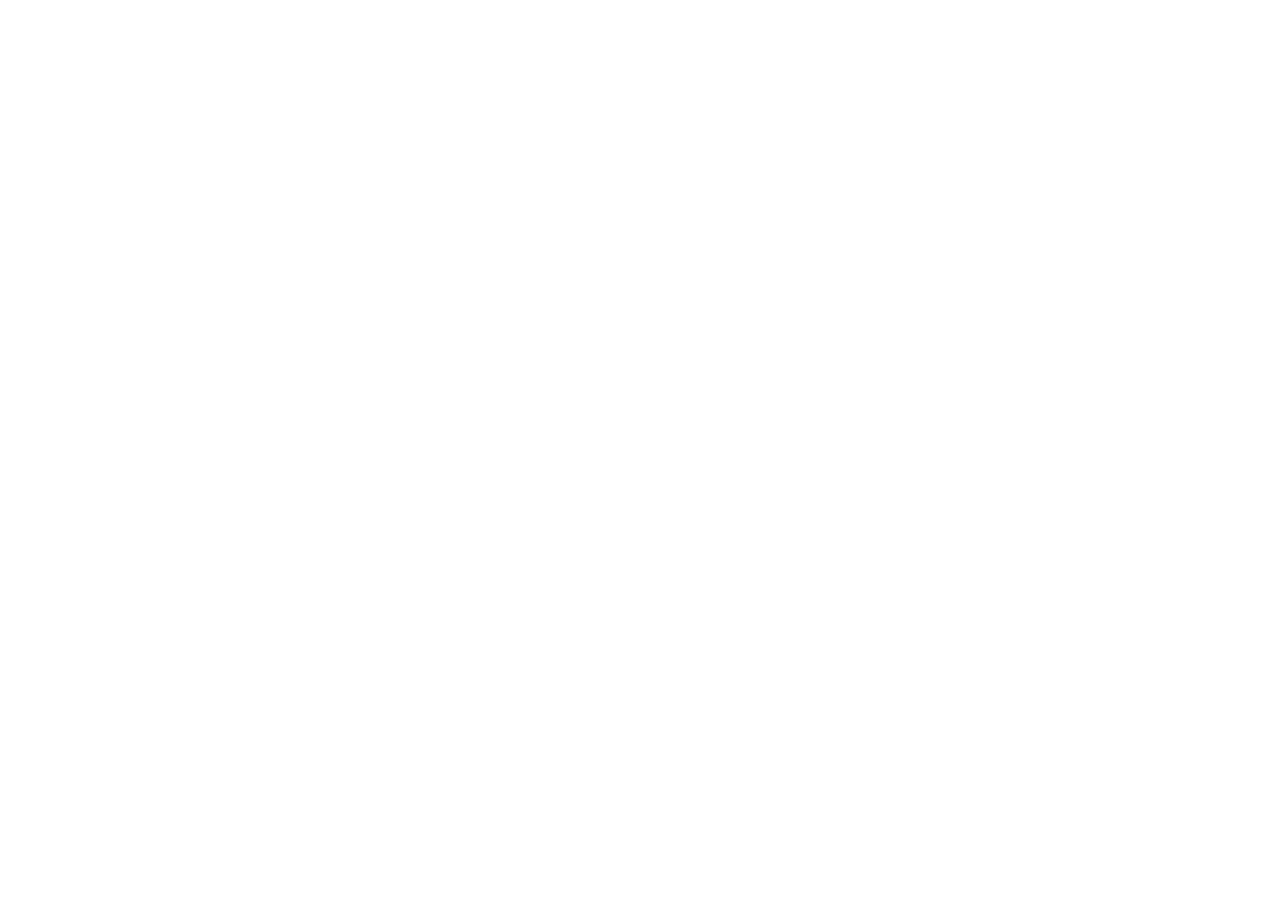
==== index.html @ 84563c46 "Images Overdose" ====
<!DOCTYPE html>
<html lang="en">
<head>
    <meta charset="UTF-8">
    <title>Home | FrixStix - Fricking Delicious</title>

    <link rel="stylesheet" href="style.css">
    <link rel="icon" href="./icons/icon.png">

    <script src="script.js"></script>
</head>
<body>
    
</body>
</html>
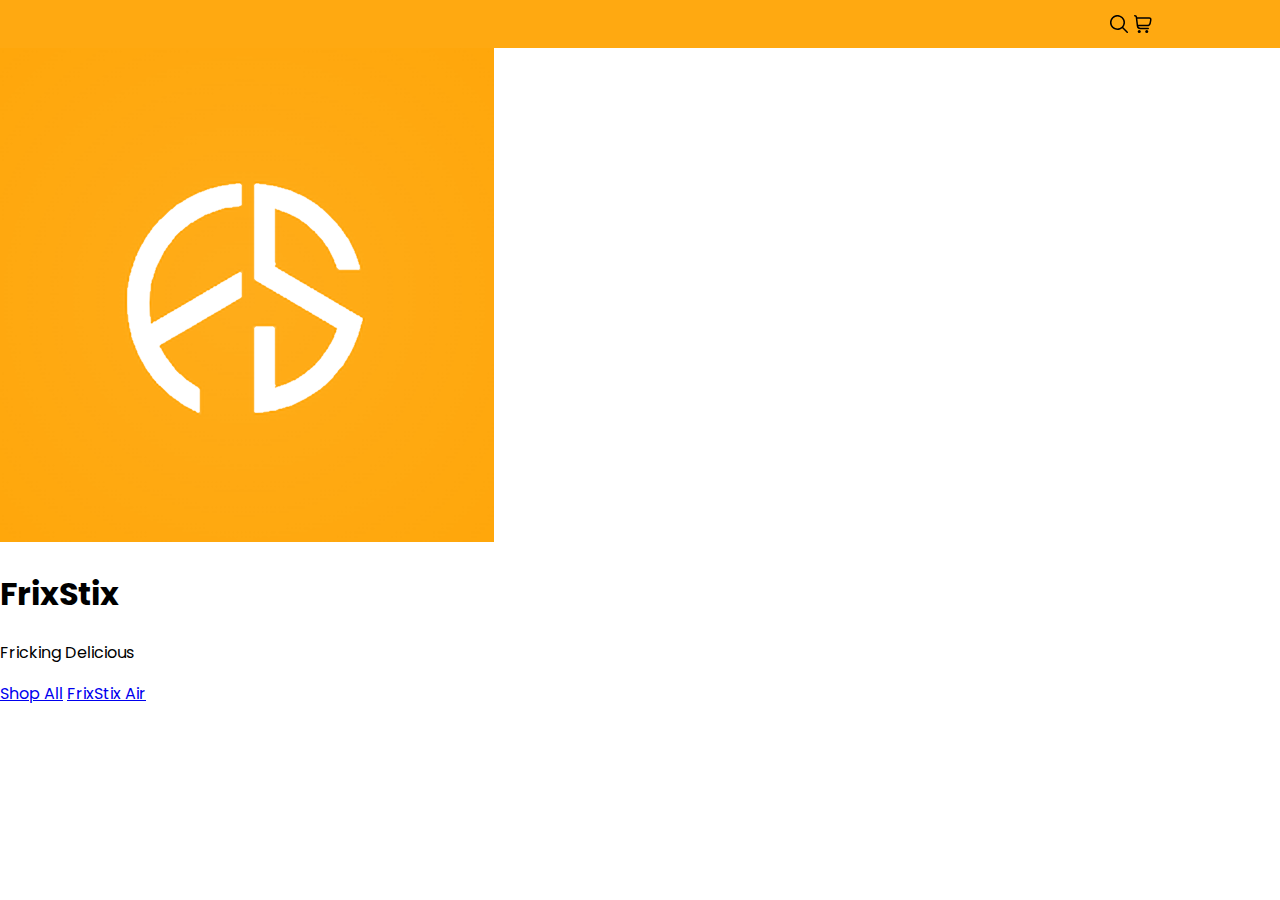
==== commit a23f5c11: "Icons" ====
--- a/index.html
+++ b/index.html
@@ -5,11 +5,31 @@
     <title>Home | FrixStix - Fricking Delicious</title>
 
     <link rel="stylesheet" href="style.css">
+    <link rel="stylesheet" href="main.css">
     <link rel="icon" href="./icons/icon.png">
 
     <script src="script.js"></script>
 </head>
 <body>
-    
+    <div id="navbar">
+        <div id="navbar-banner">
+            <div></div>
+            <div>
+                <img src="./icons/search.svg" alt="Search">
+                <a href="./cart/"><img src="./icons/cart.svg" alt="Cart"></a>
+            </div>
+        </div>
+        <div id="navbar-main">
+            <div>
+                <img src="./icons/icon.png" alt="">
+                <div>
+                    <h1>FrixStix</h1>
+                    <p>Fricking Delicious</p>
+                </div>
+            </div>
+            <a href="./shop/">Shop All</a>
+            <a href="./shop/?air">FrixStix Air</a>
+        </div>
+    </div>
 </body>
 </html>--- a/style.css
+++ b/style.css
@@ -0,0 +1,38 @@
+#navbar{
+    display:flex;
+    flex-direction:column;
+    align-items:flex-start;
+    justify-content:flex-start;
+}
+
+#navbar-banner{
+    background:var(--accent-color);
+    width:calc(100vw - 256px);
+    padding:0 128px;
+    height:48px;
+    display:flex;
+    flex-direction:row;
+    align-items:center;
+    justify-content:space-between;
+}
+
+#navbar-banner > div:last-of-type > a{
+    display:flex;
+    flex-direction:row;
+    align-items:center;
+    justify-content:center;
+}
+
+#navbar-banner > div:last-of-type{
+    display:flex;
+    flex-direction:row;
+    align-items:center;
+    justify-content:center;
+    gap:6px;
+}
+
+#navbar-banner > div:last-of-type > a > img, #navbar-banner > div:last-of-type > img{
+    height:18px;
+}
+
+#navba--- a/main.css
+++ b/main.css
@@ -0,0 +1,11 @@
+@import url('https://fonts.googleapis.com/css2?family=Poppins:ital,wght@0,100;0,200;0,300;0,400;0,500;0,600;0,700;0,800;0,900;1,100;1,200;1,300;1,400;1,500;1,600;1,700;1,800;1,900&display=swap');
+
+:root{
+    --bg-color-1:#FFFFFF;
+    --accent-color:#FFA911;
+}
+
+body{
+    margin:0;
+    font-family: 'Poppins', sans-serif;
+}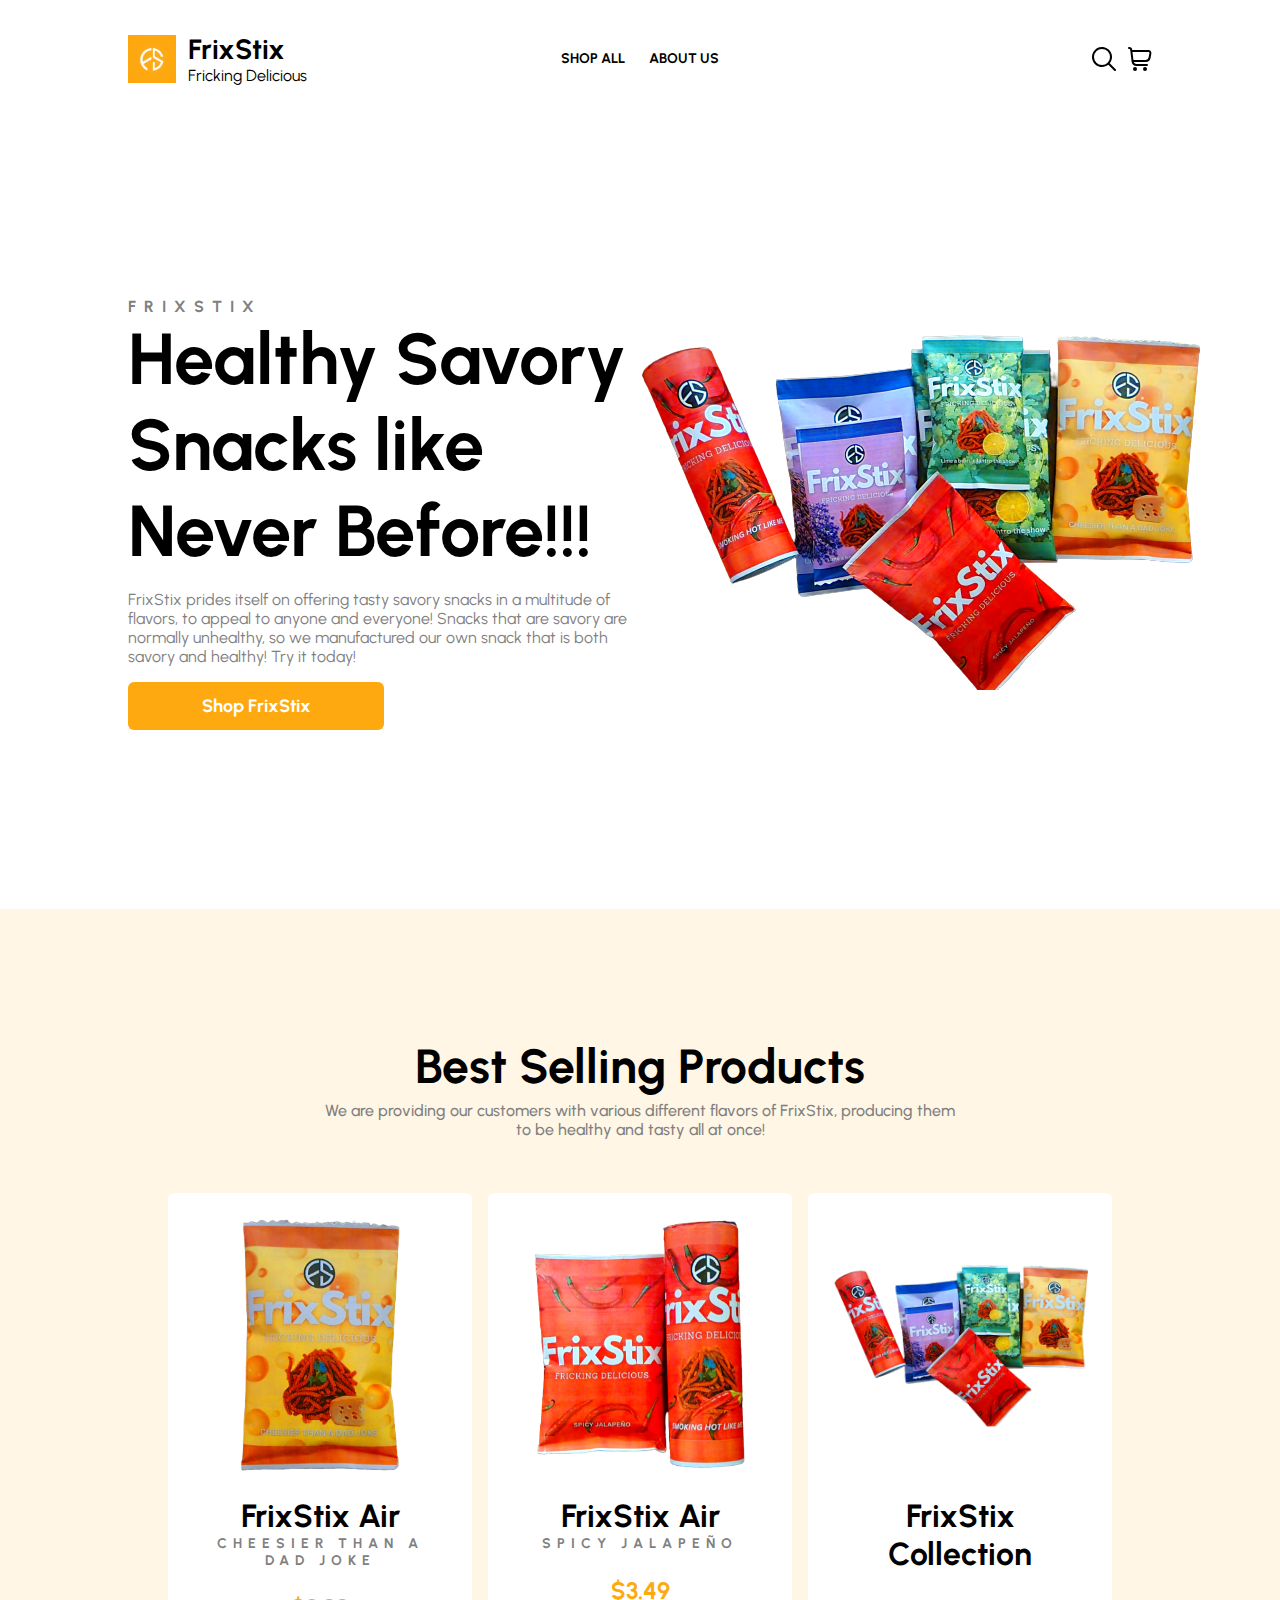
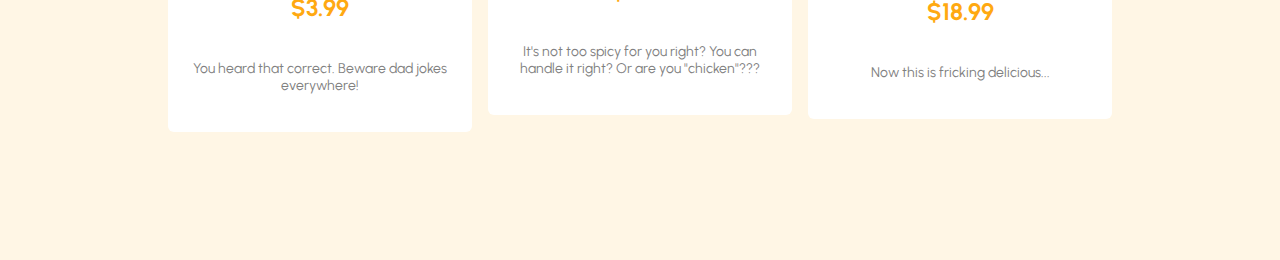
==== commit c768a706: "Website Update" ====
--- a/index.html
+++ b/index.html
@@ -8,27 +8,120 @@
     <link rel="stylesheet" href="main.css">
     <link rel="icon" href="./icons/icon.png">
 
-    <script src="script.js"></script>
+    <script src="script.js" defer></script>
+    <script src="main.js" defer></script>
 </head>
 <body>
-    <div id="navbar">
-        <div id="navbar-banner">
-            <div></div>
+    <div id="cart-modal" class="inactive-modal">
+        <div id="cart-products">
             <div>
-                <img src="./icons/search.svg" alt="Search">
-                <a href="./cart/"><img src="./icons/cart.svg" alt="Cart"></a>
+                <div>
+                    <div>
+                        <img src="./images/spicy-bg-less.png" alt="">
+                        <p>2</p>
+                    </div>
+                    <h1>FrixStix Jalapeño</h1>
+                </div>
+                <p>$3.49</p>
+            </div>
+            <div>
+                <div>
+                    <div>
+                        <img src="./images/spicy-bg-less.png" alt="">
+                        <p>2</p>
+                    </div>
+                    <h1>FrixStix Jalapeño</h1>
+                </div>
+                <p>$3.49</p>
+            </div>
+            <div>
+                <div>
+                    <div>
+                        <img src="./images/spicy-bg-less.png" alt="">
+                        <p>2</p>
+                    </div>
+                    <h1>FrixStix Jalapeño</h1>
+                </div>
+                <p>$3.49</p>
             </div>
         </div>
-        <div id="navbar-main">
+        <div>
+            <div class="cart-break"></div>
+            <div class="cart-price-category" style="margin-bottom:12px;">
+                <p>Subtotal</p>
+                <p id="cart-subtotal">$0.00</p>
+            </div>
+            <div class="cart-price-category">
+                <p>Shipping</p>
+                <p id="cart-shipping">$0.00</p>
+            </div>
+            <div class="cart-break"></div>
+        </div>
+        <div>
+            <p>Total</p>
             <div>
-                <img src="./icons/icon.png" alt="">
-                <div>
-                    <h1>FrixStix</h1>
-                    <p>Fricking Delicious</p>
-                </div>
+                <h2>USD</h2>
+                <h1>$0.00</h1>
             </div>
+        </div>
+        <div>
+            <button id="cart-place-order">Place Order</button>
+            <a href="./shop/" id="browse">Browse FrixStix</a>
+        </div>
+    </div>
+    <div id="navbar">
+        <div id="navbar-left">
+            <img src="./icons/icon.png" alt="" onclick="location.href='./'">
+            <div>
+                <h1>FrixStix</h1>
+                <p>Fricking Delicious</p>
+            </div>
+        </div>
+        <div id="navbar-middle">
             <a href="./shop/">Shop All</a>
-            <a href="./shop/?air">FrixStix Air</a>
+            <a href="./about/">About Us</a>
+        </div>
+        <div id="navbar-right">
+            <input placeholder="Search Fricking Anything" id="navbar-input" type="text" class="inactive-input">
+            <img src="./icons/search.svg" alt="Search" id="navbar-search">
+            <img src="./icons/cart.svg" alt="Cart" id="navbar-cart">
+        </div>
+    </div>
+    <div id="main-container">
+        <div>
+            <h2>FrixStix</h2>
+            <h1>Healthy Savory Snacks like Never Before!!!</h1>
+            <p>FrixStix prides itself on offering tasty savory snacks in a multitude of flavors, to appeal to anyone and everyone! Snacks that are savory are normally unhealthy, so we manufactured our own snack that is both savory and healthy! Try it today!</p>
+            <a href="./shop/">Shop FrixStix</a>
+        </div>
+        <div>
+            <img src="images/collection-bg-less.png" alt="">
+        </div>
+    </div>
+    <div id="best-selling">
+        <h1>Best Selling Products</h1>
+        <p>We are providing our customers with various different flavors of FrixStix, producing them to be healthy and tasty all at once!</p>
+        <div>
+            <div>
+                <img src="./images/cheese-bg-less.png" alt="">
+                <h1>FrixStix Air</h1>
+                <h2>Cheesier Than a Dad Joke</h2>
+                <h3>$3.99</h3>
+                <p>You heard that correct. Beware dad jokes everywhere!</p>
+            </div>
+            <div>
+                <img src="./images/spicy-bg-less.png" alt="">
+                <h1>FrixStix Air</h1>
+                <h2>Spicy Jalapeño</h2>
+                <h3>$3.49</h3>
+                <p>It's not too spicy for you right? You can handle it right? Or are you "chicken"???</p>
+            </div>
+            <div>
+                <img src="./images/collection-bg-less.png" alt="">
+                <h1>FrixStix Collection</h1>
+                <h3>$18.99</h3>
+                <p>Now this is fricking delicious...</p>
+            </div>
         </div>
     </div>
 </body>
--- a/style.css
+++ b/style.css
@@ -1,38 +1,130 @@
-#navbar{
-    display:flex;
-    flex-direction:column;
-    align-items:flex-start;
-    justify-content:flex-start;
-}
-
-#navbar-banner{
-    background:var(--accent-color);
-    width:calc(100vw - 256px);
-    padding:0 128px;
-    height:48px;
+#main-container{
     display:flex;
     flex-direction:row;
     align-items:center;
     justify-content:space-between;
+    width:calc(100vw - 256px);
+    padding:0 128px;
+    height:calc(100vh - 108px);
 }
 
-#navbar-banner > div:last-of-type > a{
+#main-container > div{
+    width:calc((100vw - 248px) / 2);
+}
+
+#main-container > div:first-of-type > h2{
+    font-size:16px;
+    text-transform:uppercase;
+    color:gray;
+    letter-spacing:8px;
+    margin:0;
+}
+
+#main-container > div:first-of-type > h1{
+    font-size:72px;
+    margin:0;
+}
+
+
+#main-container > div:first-of-type > p{
+    margin:16px 0;
+    color:gray;
+}
+
+#main-container > div:first-of-type > a{
+    background:var(--accent-color);
+    outline:none;
+    border:none;
+    width:256px;
+    height:48px;
+    font-size:18px;
+    color:white;
+    font-weight:700;
+    border-radius:6px;
+    cursor:pointer;
+    text-decoration:none;
     display:flex;
     flex-direction:row;
     align-items:center;
     justify-content:center;
 }
 
-#navbar-banner > div:last-of-type{
+#best-selling{
     display:flex;
-    flex-direction:row;
+    flex-direction:column;
     align-items:center;
     justify-content:center;
+    padding:128px;
+    width:calc(100vw - 256px);
+    background:var(--light-accent);
     gap:6px;
 }
 
-#navbar-banner > div:last-of-type > a > img, #navbar-banner > div:last-of-type > img{
-    height:18px;
+#best-selling > h1{
+    width:50vw;
+    text-align:center;
+    font-size:48px;
+    margin:0;
 }
 
-#navba+#best-selling > p{
+    width:50vw;
+    text-align:center;
+    font-weight:500;
+    font-size:16px;
+    color:gray;
+    margin: 0 0 48px;
+}
+
+#best-selling > div{
+    display:flex;
+    flex-direction:row;
+    align-items:flex-start;
+    justify-content:center;
+    gap:16px;
+}
+
+#best-selling > div > div{
+    display:flex;
+    flex-direction:column;
+    align-items:center;
+    justify-content:flex-start;
+    background:white;
+    border-radius:6px;
+    width:256px;
+    padding:24px;
+}
+
+#best-selling > div > div > img{
+    width:256px;
+    margin-bottom:24px;
+}
+
+#best-selling > div > div > h1{
+    font-weight:700;
+    font-size:32px;
+    margin:0;
+    text-align:center;
+}
+
+#best-selling > div > div > h2{
+    margin:0;
+    color:gray;
+    text-transform:uppercase;
+    letter-spacing:6px;
+    font-size:14px;
+    text-align:center;
+}
+
+#best-selling > div > div > h3{
+    color:var(--accent-color);
+    margin:24px 0;
+    font-weight:700;
+    font-size:24px;
+}
+
+#best-selling > div > div > p{
+    color:gray;
+    text-align:center;
+    font-size:14px;
+}--- a/main.css
+++ b/main.css
@@ -1,11 +1,264 @@
-@import url('https://fonts.googleapis.com/css2?family=Poppins:ital,wght@0,100;0,200;0,300;0,400;0,500;0,600;0,700;0,800;0,900;1,100;1,200;1,300;1,400;1,500;1,600;1,700;1,800;1,900&display=swap');
+@import url('https://fonts.googleapis.com/css2?family=Urbanist:ital,wght@0,100;0,200;0,300;0,400;0,500;0,600;0,700;0,800;0,900;1,100;1,200;1,300;1,400;1,500;1,600;1,700;1,800;1,900&display=swap');
 
 :root{
     --bg-color-1:#FFFFFF;
     --accent-color:#FFA911;
+    --light-accent:#fff6e5;
+    --dark-gray:#101010;
+    --light-gray:#202020;
 }
 
 body{
     margin:0;
-    font-family: 'Poppins', sans-serif;
+    font-family: 'Urbanist', sans-serif;
+    overflow-x:hidden;
+}
+
+body * {
+    font-family: 'Urbanist', sans-serif;
+}
+
+#navbar{
+    display:flex;
+    flex-direction:row;
+    align-items:center;
+    justify-content:space-between;
+    width:calc(100vw - 256px);
+    padding:32px 128px;
+}
+
+#navbar > div{
+    width:calc((100vw - 256px) / 3);
+}
+
+#navbar-right > input{
+    width:256px;
+    font-size:14px;
+    outline:none;
+    border:3px solid black;
+    color:black;
+    background:white;
+    padding:6px 9px;
+    border-radius:6px;
+    transition-duration:500ms;
+}
+
+#navbar-left{
+    display:flex;
+    flex-direction:row;
+    align-items:center;
+    justify-content:flex-start;
+    gap:12px;
+}
+
+#navbar-middle{
+    display:flex;
+    flex-direction:row;
+    align-items:center;
+    justify-content:center;
+    gap:24px;
+}
+
+#navbar-middle > a{
+    text-decoration:none;
+    color:black;
+    font-weight:700;
+    font-size:14px;
+    text-transform:uppercase;
+}
+
+#navbar-left > img{
+    height:48px;
+    cursor:pointer;
+}
+
+#navbar-left > div > h1{
+    margin:0;
+    font-size:28px;
+}
+
+#navbar-left > div > p{
+    margin:0;
+    font-size:16px;
+}
+
+#navbar-right{
+    display:flex;
+    flex-direction:row;
+    align-items:center;
+    justify-content:flex-end;
+    gap:12px;
+}
+
+#navbar-right img{
+    height:24px;
+    cursor:pointer;
+}
+
+.inactive-input{
+    width:0 !important;
+    opacity:0 !important;
+}
+
+#cart-modal{
+    display:flex;
+    flex-direction:column;
+    align-items:flex-start;
+    justify-content:flex-start;
+    padding:24px;
+    position:absolute;
+    top:94px;
+    right:112px;
+    border:3px solid black;
+    border-radius:6px;
+    background:white;
+    width:384px;
+    transition-duration:250ms;
+}
+
+#cart-modal > div{
+    width:100%;
+}
+
+#cart-products{
+    display:flex;
+    flex-direction:column;
+    align-items:flex-start;
+    justify-content:flex-start;
+    gap:24px;
+}
+
+#cart-products > div{
+    display:flex;
+    flex-direction:row;
+    align-items:center;
+    justify-content:space-between;
+    width:100%;
+}
+
+#cart-products > div > div{
+    display:flex;
+    flex-direction:row;
+    align-items:center;
+    justify-content:flex-start;
+    gap:12px;
+}
+
+#cart-products > div > div > div{
+    position:relative;
+}
+
+#cart-products > div > div > div > img{
+    height:64px;
+}
+
+#cart-products > div > div > div > p{
+    position:absolute;
+    top:-12px;
+    right:-12px;
+    background:var(--accent-color);
+    color:white;
+    width:18px;
+    height:18px;
+    font-size:12px;
+    display:flex;
+    flex-direction:row;
+    align-items:center;
+    justify-content:center;
+    border-radius:4px;
+}
+
+#cart-products > div > div > h1{
+    font-size:20px;
+    margin:0;
+}
+
+#cart-products > div > p{
+    font-size:18px;
+}
+
+.cart-break{
+    width:100%;
+    height:3px;
+    background:black;
+    margin:24px 0;
+}
+
+#cart-modal > div:nth-of-type(2){
+    display:flex;
+    flex-direction:column;
+    align-items:flex-start;
+    justify-content:flex-start;
+}
+
+.cart-price-category, #cart-modal > div:nth-of-type(3){
+    display:flex;
+    flex-direction:row;
+    align-items:center;
+    justify-content:space-between;
+    width:100%;
+}
+
+.cart-price-category > p:first-of-type, #cart-modal > div:nth-of-type(3) > p{
+    color:gray;
+    text-decoration:uppercase;
+    letter-spacing:1px;
+    margin:0;
+    font-size:16px;
+}
+
+.cart-price-category > p:last-of-type{
+    font-weight:700;
+    margin:0;
+}
+
+#cart-modal > div:nth-of-type(3) > p{
+    color:black !important;
+}
+
+#cart-modal > div:nth-of-type(3) > div{
+    display:flex;
+    flex-direction:row;
+    align-items:baseline;
+    justify-content:flex-end;
+    gap:6px;
+}
+
+#cart-modal > div:nth-of-type(3) > div > h2{
+    color:gray;
+    font-size:16px;
+    margin:0;
+}
+
+#cart-modal > div:nth-of-type(3) > div > h1{
+    margin:0;
+    font-size:28px;
+}
+
+#cart-modal > div:last-of-type{
+    margin-top:24px;
+}
+
+#cart-modal > div:last-of-type > button, #cart-modal > div:last-of-type > a{
+    width:100%;
+    text-align:center;
+    display:flex;
+    flex-direction:row;
+    align-items:center;
+    justify-content:center;
+    height:48px;
+    background:var(--accent-color);
+    outline:none;
+    border:none;
+    border-radius:6px;
+    color:white;
+    font-size:18px;
+    font-weight:700;
+    cursor:pointer;
+    text-decoration:none;
+}
+
+.inactive-modal{
+    visibility:hidden !important;
+    opacity:0 !important;
 }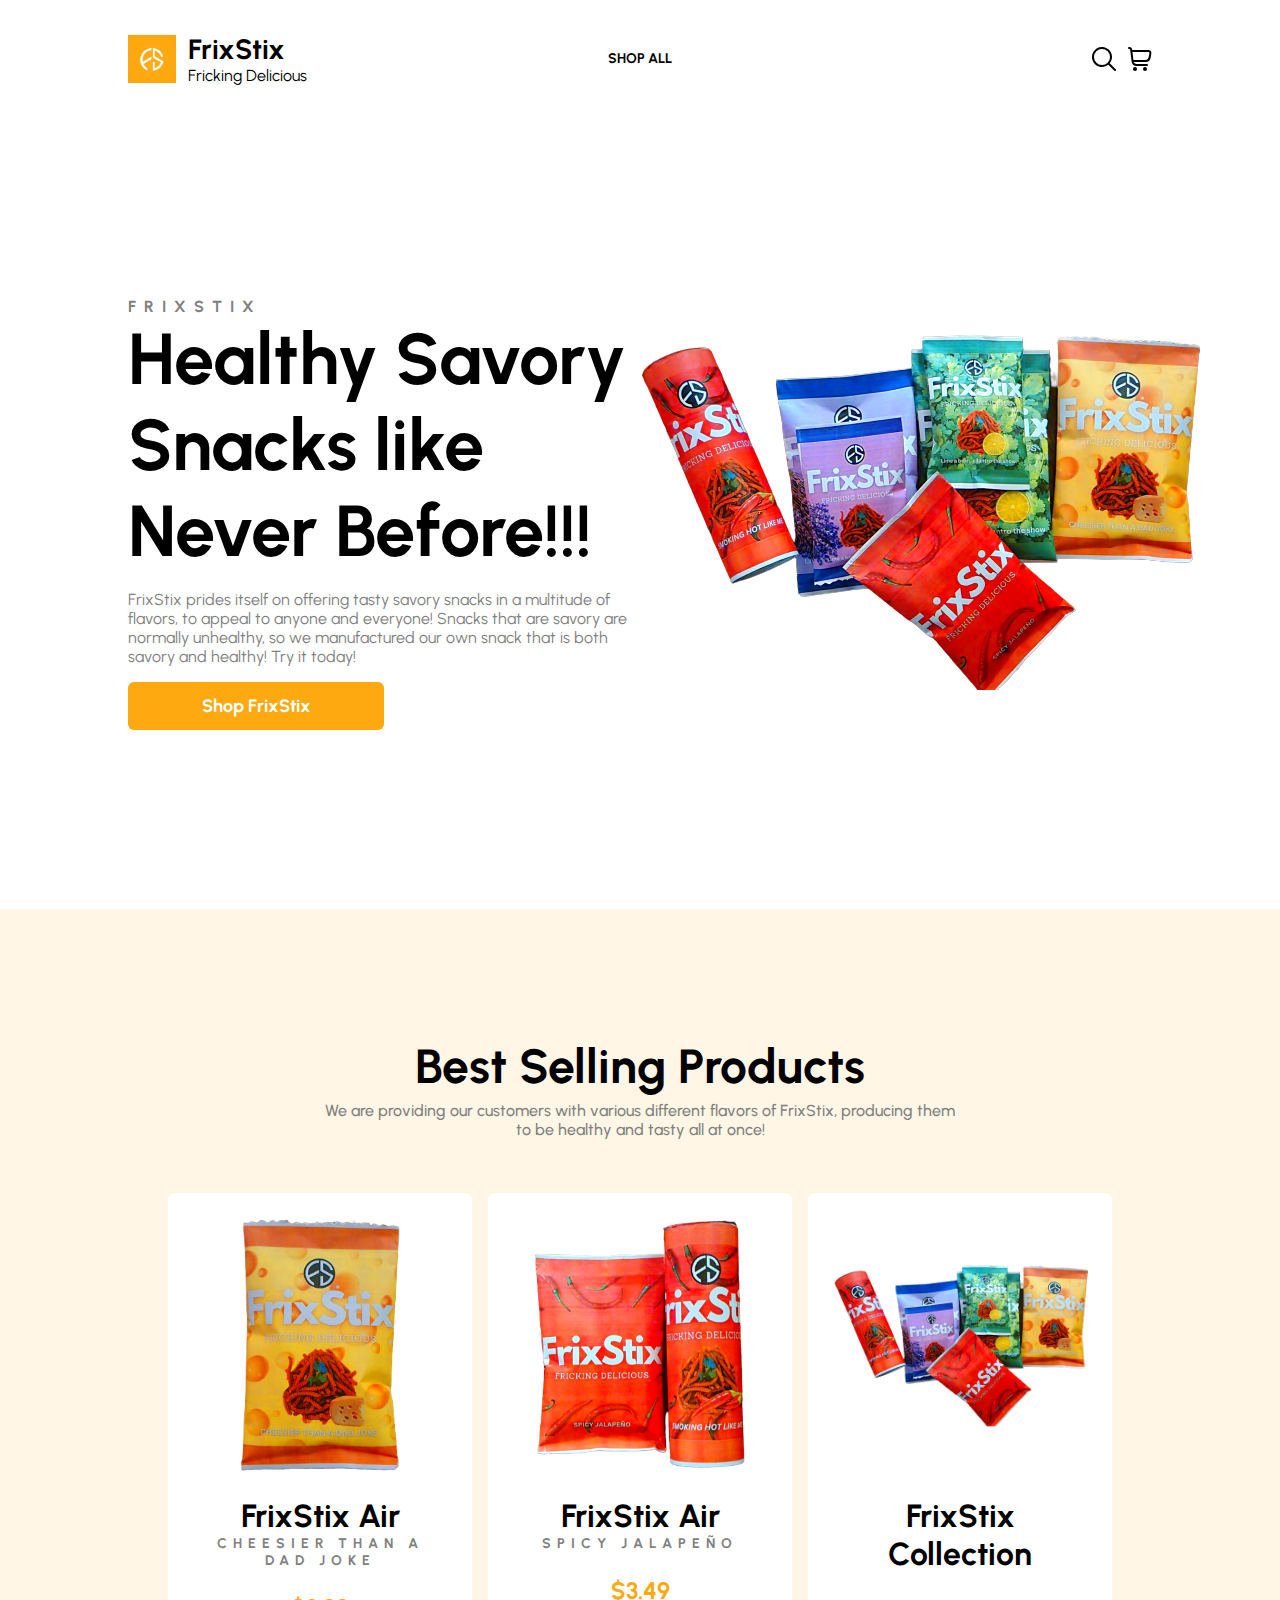
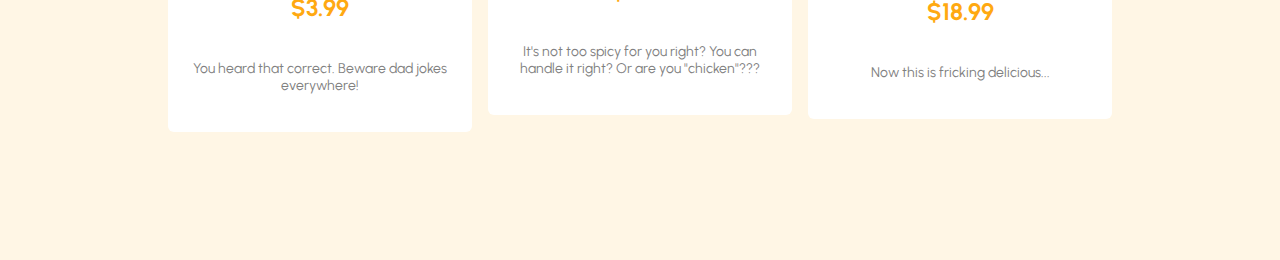
==== commit 45c0916b: "Shop Page + Working Cart" ====
--- a/index.html
+++ b/index.html
@@ -12,39 +12,9 @@
     <script src="main.js" defer></script>
 </head>
 <body>
+    <div id="prefix">./</div>
     <div id="cart-modal" class="inactive-modal">
-        <div id="cart-products">
-            <div>
-                <div>
-                    <div>
-                        <img src="./images/spicy-bg-less.png" alt="">
-                        <p>2</p>
-                    </div>
-                    <h1>FrixStix Jalapeño</h1>
-                </div>
-                <p>$3.49</p>
-            </div>
-            <div>
-                <div>
-                    <div>
-                        <img src="./images/spicy-bg-less.png" alt="">
-                        <p>2</p>
-                    </div>
-                    <h1>FrixStix Jalapeño</h1>
-                </div>
-                <p>$3.49</p>
-            </div>
-            <div>
-                <div>
-                    <div>
-                        <img src="./images/spicy-bg-less.png" alt="">
-                        <p>2</p>
-                    </div>
-                    <h1>FrixStix Jalapeño</h1>
-                </div>
-                <p>$3.49</p>
-            </div>
-        </div>
+        <div id="cart-products"></div>
         <div>
             <div class="cart-break"></div>
             <div class="cart-price-category" style="margin-bottom:12px;">
@@ -61,12 +31,12 @@
             <p>Total</p>
             <div>
                 <h2>USD</h2>
-                <h1>$0.00</h1>
+                <h1 id="cart-total-price">$0.00</h1>
             </div>
         </div>
         <div>
             <button id="cart-place-order">Place Order</button>
-            <a href="./shop/" id="browse">Browse FrixStix</a>
+            <a href="./shop/" id="cart-browse">Browse FrixStix</a>
         </div>
     </div>
     <div id="navbar">
@@ -79,7 +49,7 @@
         </div>
         <div id="navbar-middle">
             <a href="./shop/">Shop All</a>
-            <a href="./about/">About Us</a>
+            <!--<a href="./about/">About Us</a>-->
         </div>
         <div id="navbar-right">
             <input placeholder="Search Fricking Anything" id="navbar-input" type="text" class="inactive-input">
--- a/style.css
+++ b/style.css
@@ -123,8 +123,8 @@
     font-size:24px;
 }
 
-#best-selling > div > div > p{
-    color:gray;
-    text-align:center;
-    font-size:14px;
+#best-selling > div > div > p {
+    color: gray;
+    text-align: center;
+    font-size: 14px;
 }--- a/main.css
+++ b/main.css
@@ -16,6 +16,10 @@
 
 body * {
     font-family: 'Urbanist', sans-serif;
+}
+
+#prefix{
+    display:none;
 }
 
 #navbar{
@@ -114,6 +118,7 @@
     background:white;
     width:384px;
     transition-duration:250ms;
+    z-index:5;
 }
 
 #cart-modal > div{
@@ -128,7 +133,7 @@
     gap:24px;
 }
 
-#cart-products > div{
+#cart-products > div:not(#cart-no-products){
     display:flex;
     flex-direction:row;
     align-items:center;
@@ -136,23 +141,41 @@
     width:100%;
 }
 
-#cart-products > div > div{
-    display:flex;
-    flex-direction:row;
-    align-items:center;
-    justify-content:flex-start;
-    gap:12px;
-}
-
-#cart-products > div > div > div{
+#cart-no-products{
+    display:flex;
+    flex-direction:row;
+    align-items:center;
+    justify-content:center;
+    width:100%;
+    border:3px solid black;
+    padding:18px 0;
+    border-radius:6px;
+}
+
+#cart-no-products > p{
+    color:gray;
+    margin:0;
+    font-size:18px;
+    text-align:center;
+}
+
+#cart-products > div:not(#cart-no-products) > div:first-of-type{
+    display:flex;
+    flex-direction:row;
+    align-items:center;
+    justify-content:flex-start;
+    gap:24px;
+}
+
+#cart-products > div:not(#cart-no-products) > div:first-of-type > div:first-of-type{
     position:relative;
 }
 
-#cart-products > div > div > div > img{
+#cart-products > div:not(#cart-no-products) > div:first-of-type > div:first-of-type > img{
     height:64px;
 }
 
-#cart-products > div > div > div > p{
+#cart-products > div:not(#cart-no-products) > div:first-of-type > div:first-of-type > p{
     position:absolute;
     top:-12px;
     right:-12px;
@@ -168,12 +191,37 @@
     border-radius:4px;
 }
 
-#cart-products > div > div > h1{
+#cart-products > div:not(#cart-no-products) > div:first-of-type > div:last-of-type > h1{
     font-size:20px;
     margin:0;
 }
 
-#cart-products > div > p{
+#cart-products > div:not(#cart-no-products) > div:first-of-type > div:last-of-type > p{
+    font-size:14px;
+    color:gray;
+    margin:0;
+}
+
+#cart-products > div:not(#cart-no-products) > div:last-of-type{
+    display:flex;
+    flex-direction:row;
+    align-items:center;
+    justify-content:flex-end;
+    gap:12px;
+}
+
+#cart-products > div:not(#cart-no-products) > div:last-of-type > img{
+    height:16px;
+    cursor:pointer;
+    filter:invert(0.25);
+    transition-duration:250ms;
+}
+
+#cart-products > div:not(#cart-no-products) > div:last-of-type > img:hover{
+    filter:invert(0);
+}
+
+#cart-products > div:not(#cart-no-products) > div:last-of-type > p{
     font-size:18px;
 }
 
@@ -258,6 +306,14 @@
     text-decoration:none;
 }
 
+#cart-no-products.inactive-modal{
+    display:none
+}
+
+#cart-modal > div:last-of-type > button.inactive-modal. #cart-modal > div:last-of-type > a.inactive-modal{
+    display:none;
+}
+
 .inactive-modal{
     visibility:hidden !important;
     opacity:0 !important;
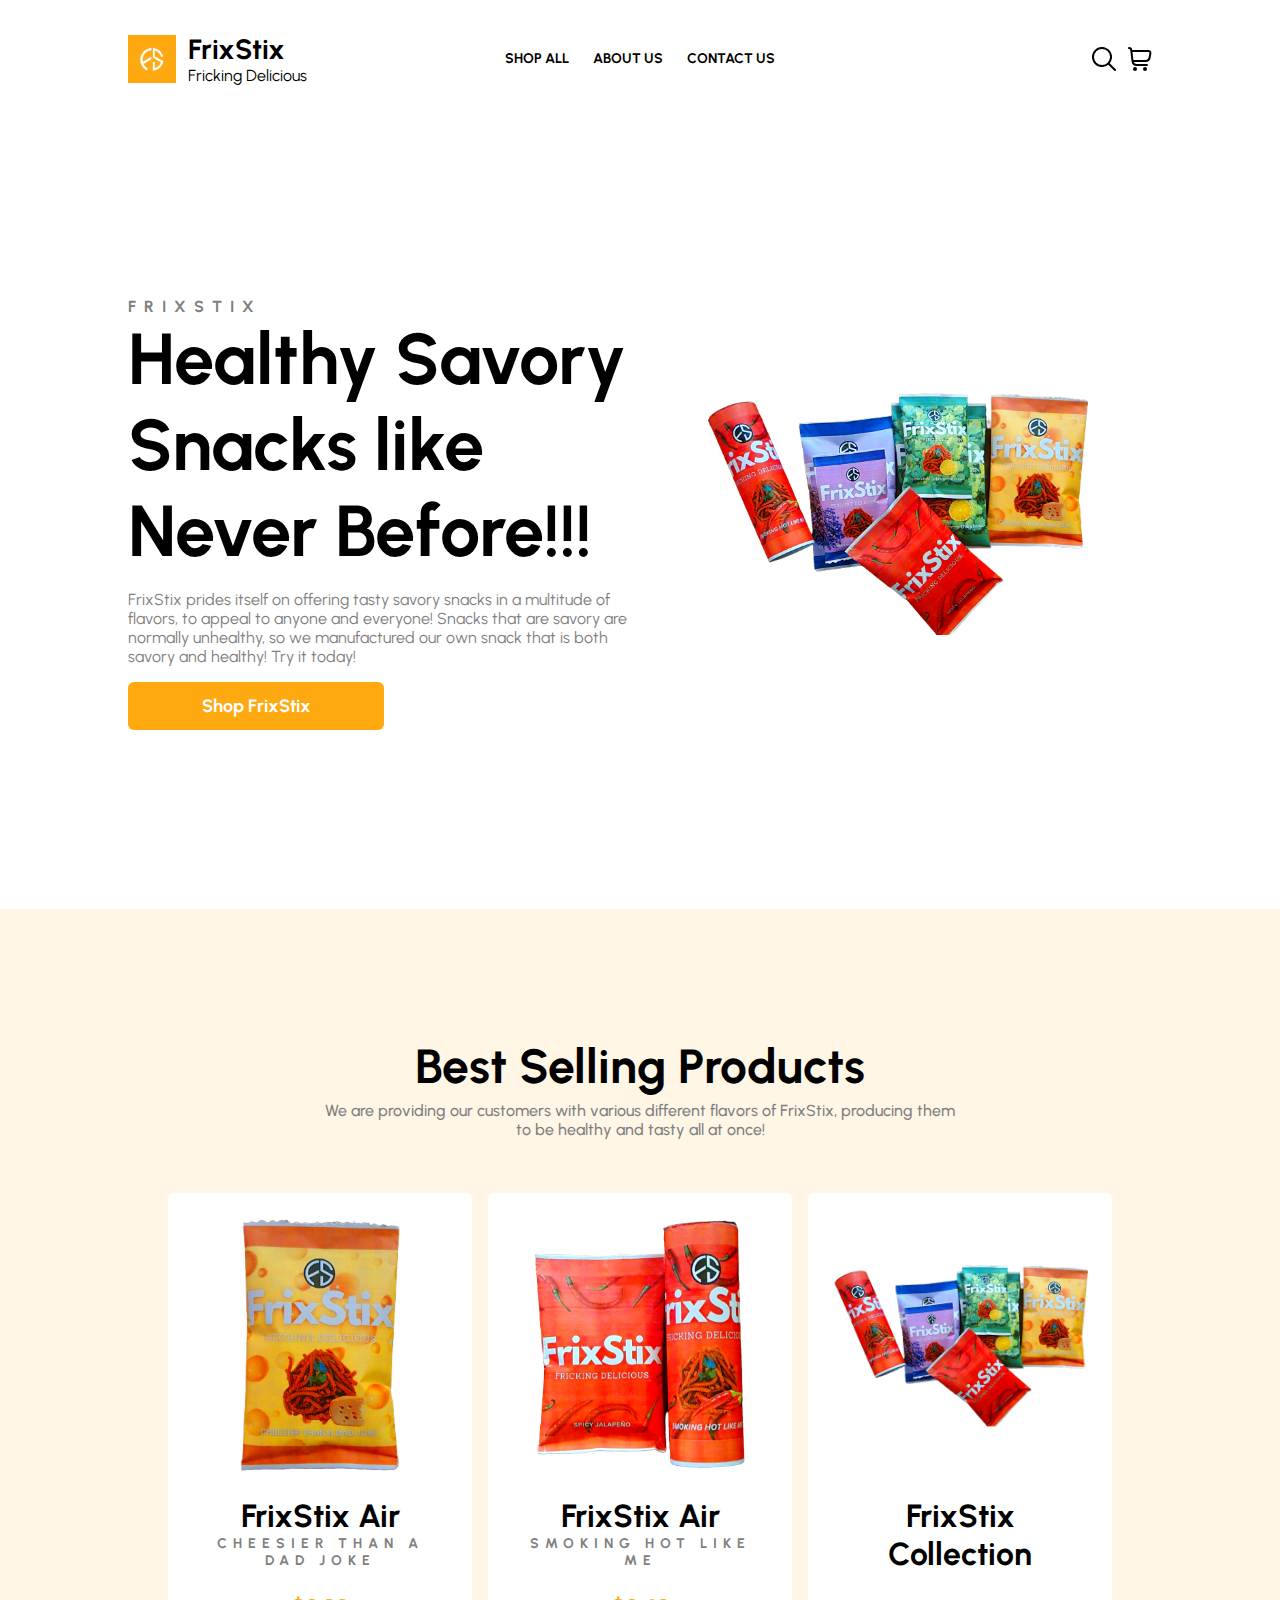
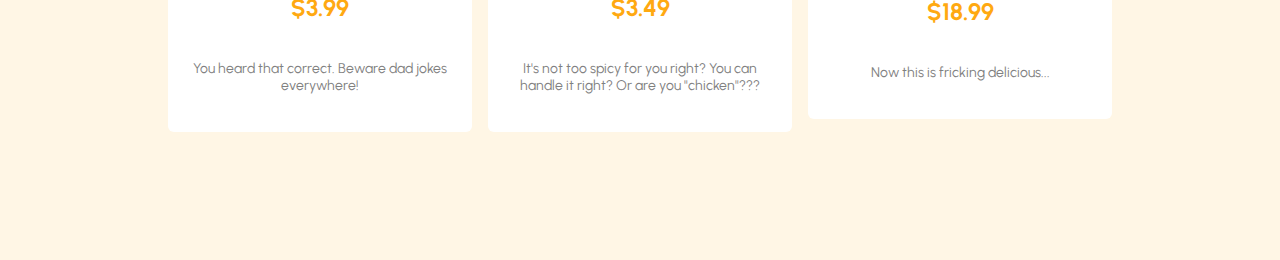
==== commit 912d0afa: "BugFixes + NewPages" ====
--- a/index.html
+++ b/index.html
@@ -49,7 +49,8 @@
         </div>
         <div id="navbar-middle">
             <a href="./shop/">Shop All</a>
-            <!--<a href="./about/">About Us</a>-->
+            <a href="./about/">About Us</a>
+            <a href="./contact/">Contact Us</a>
         </div>
         <div id="navbar-right">
             <input placeholder="Search Fricking Anything" id="navbar-input" type="text" class="inactive-input">
@@ -71,28 +72,7 @@
     <div id="best-selling">
         <h1>Best Selling Products</h1>
         <p>We are providing our customers with various different flavors of FrixStix, producing them to be healthy and tasty all at once!</p>
-        <div>
-            <div>
-                <img src="./images/cheese-bg-less.png" alt="">
-                <h1>FrixStix Air</h1>
-                <h2>Cheesier Than a Dad Joke</h2>
-                <h3>$3.99</h3>
-                <p>You heard that correct. Beware dad jokes everywhere!</p>
-            </div>
-            <div>
-                <img src="./images/spicy-bg-less.png" alt="">
-                <h1>FrixStix Air</h1>
-                <h2>Spicy Jalapeño</h2>
-                <h3>$3.49</h3>
-                <p>It's not too spicy for you right? You can handle it right? Or are you "chicken"???</p>
-            </div>
-            <div>
-                <img src="./images/collection-bg-less.png" alt="">
-                <h1>FrixStix Collection</h1>
-                <h3>$18.99</h3>
-                <p>Now this is fricking delicious...</p>
-            </div>
-        </div>
+        <div id="best-selling-container"></div>
     </div>
 </body>
 </html>--- a/style.css
+++ b/style.css
@@ -10,6 +10,17 @@
 
 #main-container > div{
     width:calc((100vw - 248px) / 2);
+}
+
+#main-container > div:last-of-type{
+    display:flex;
+    flex-direction:column;
+    align-items:center;
+    justify-content:center;
+}
+
+#main-container > div:last-of-type > img{
+    width:75%;
 }
 
 #main-container > div:first-of-type > h2{
